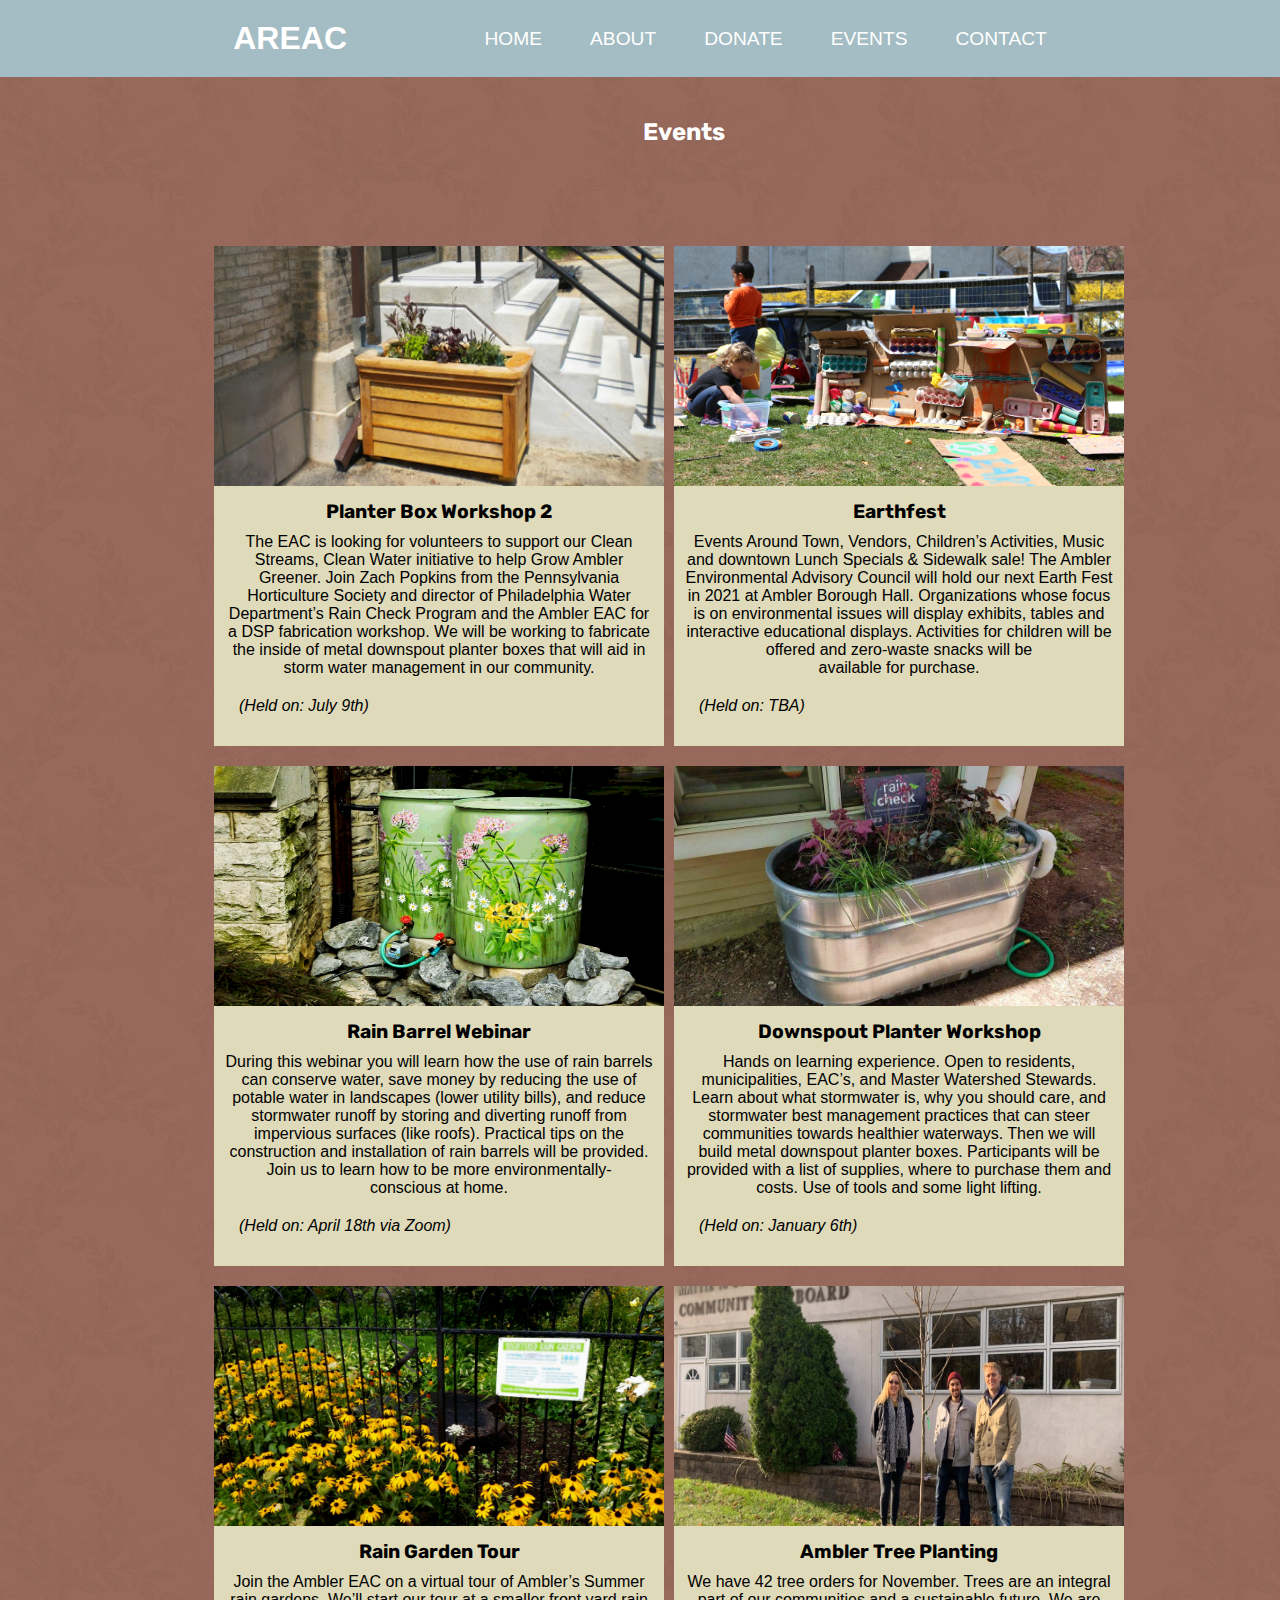
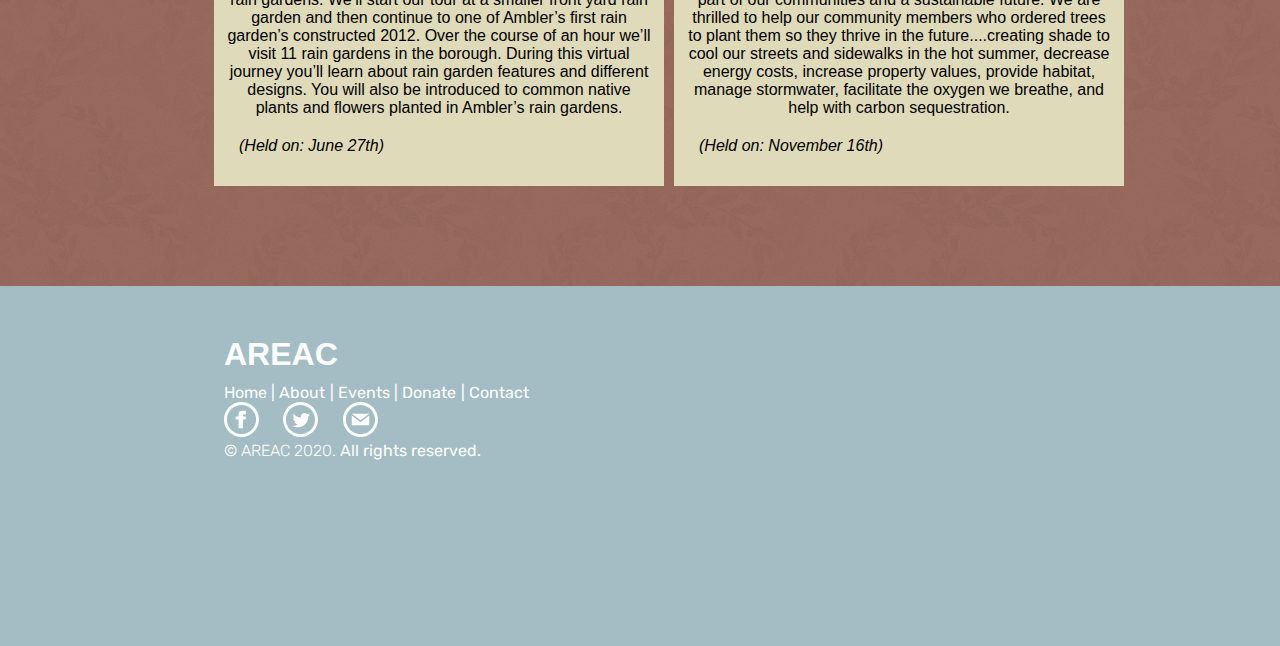
==== events.html @ 98ec8fe5 "up" ====
<!DOCTYPE html>
<html lang="en">
<head>
    <meta charset="UTF-8">
    <meta name="viewport" content="width=device-width, initial-scale=1.0">
    <link rel="stylesheet" href="styles/events-style.css">
    <style>
      @import url('https://fonts.googleapis.com/css2?family=Rubik:ital,wght@0,300;0,400;0,500;0,600;0,700;0,800;0,900;1,300;1,400;1,500;1,600;1,700;1,800;1,900&display=swap');
      </style> 
    <title>Areac</title>
    <header>
    
    <h1 class="logo">AREAC</h1>
  <input type="checkbox" id="nav-toggle" class="nav-toggle"> <nav>
<ul class="navigation">
 <li><a href="index.html"data-scroll-nav="0">Home</a></li>
 <li><a href="index.html" data-scroll-nav="1">About</a></li>  
 <li><a href="index.html" data-scroll-nav="2">Donate</a></li>
 <li><a href="events.html" data-scroll-nav="3">Events</a></li>
 <li><a href ="index.html" data-scroll-nav="4">Contact</a></li>
</ul>
</nav><!--end navigation-->
<label for="nav-toggle" class="nav-toggle-label">
  <span></span>
 </label> 
</header>
</head>
<body>
]
  
<section class="events" data-scroll-nav="2">
<h2>Events</h2>
  <div class="container">
      <div class="wrapper">
      <div class="box box-1" >
        <img src="images/downspout-edit.png" alt="downspout-edit">
        <h4>Planter Box Workshop 2</h4>
        <p> The EAC is looking for volunteers to support our Clean Streams, Clean Water initiative to help Grow Ambler Greener. Join Zach Popkins from the Pennsylvania Horticulture Society and director of Philadelphia Water Department’s Rain Check Program and the Ambler EAC for a DSP fabrication workshop. We will be working to fabricate the inside of metal downspout planter boxes that will aid in storm water management in our community.
         </p>
          <p style="text-align:left; font-style: italic; margin-left:15px;">(Held on: July 9th) 
          </p> 
      </div>

      <div class="box box-2">
        <img src="images/earthfest-edit.png" alt="earthfest-edit">
        <h4>Earthfest</h4>
        <p>Events Around Town, Vendors, Children’s Activities, Music and downtown Lunch Specials & Sidewalk sale! 
          The Ambler Environmental Advisory Council will hold our next Earth Fest in 2021 at Ambler Borough Hall. Organizations whose focus is on environmental issues will display exhibits, tables and interactive educational displays.  Activities for children will be offered and zero-waste snacks will be <br>available for purchase.</p> 
          <p style="text-align:left; font-style: italic; margin-left:15px;">(Held on: TBA) </p>
      </div>
    </div><!--end wrapper-->
    <div class="wrapper">
      <div class="box box-3">
        <img src="images/rainbarrel-edit.png" alt="rainbarrel-edit">
        <h4>Rain Barrel Webinar</h4>
        <p>During this webinar you will learn how the use of rain barrels can conserve water, save money by reducing the use of potable water in landscapes (lower utility bills), and reduce stormwater runoff by storing and diverting runoff from impervious surfaces (like roofs). Practical tips on the construction and installation of rain barrels 
          will be provided. Join us to learn how to be more environmentally-<br>conscious at home.</p>
         <p style="text-align:left; font-style: italic; margin-left:15px;"> (Held on: April 18th via Zoom)</p>
      </div><!--end box-->
      
        <div class="box box-4" >
          <img src="images/event1-edit.png" alt="event1-edit">
          <h4>Downspout Planter Workshop</h4>
          <p> Hands on learning experience. Open to residents, municipalities, EAC’s, and Master Watershed Stewards. Learn about what stormwater is, why you should care, and stormwater best management practices that can steer communities towards healthier waterways. Then we will build metal downspout planter boxes. Participants will be provided with a list of supplies, where to purchase them and costs. 
            Use of tools and some light lifting.</p>
            <p style="text-align:left; font-style: italic; margin-left:15px;" >(Held on: January 6th) 
            </p> 
        </div>
      </div>
      <div class="wrapper">
        <div class="box box-5">
          <img src="images/rain-garden-edit.png" alt="rain-garden-edit">
          <h4>Rain Garden Tour</h4>
          <p>Join the Ambler EAC on a virtual tour of Ambler’s Summer rain gardens. We’ll start our tour at a smaller front yard rain garden and then continue to one of Ambler’s first rain garden’s constructed 2012. Over the course of an hour we’ll visit 11 rain gardens in the borough. During this virtual journey you’ll learn about rain garden features and different designs. You will also be introduced to common native plants and flowers planted in Ambler’s rain gardens.</p> 
            <p style="text-align:left; font-style: italic; margin-left:15px;">(Held on: June 27th)</p>
        </div>
        <div class="box box-6">
          <img src="images/event3-edit.png" alt="event3-edit">
          <h4>Ambler Tree Planting</h4>
          <p>We have 42 tree orders for November. Trees are an integral part of our communities and a sustainable future. We are thrilled to help our community members who ordered trees to plant them so they thrive in the future....creating shade to cool our streets and sidewalks in the hot summer, decrease energy costs, increase property values, provide habitat, manage stormwater, facilitate the oxygen we breathe, and help with carbon sequestration.</p>
            <p style="text-align:left; font-style: italic; margin-left:15px;">(Held on: November 16th)
            </p>
        </div><!--end box-->
        </div><!--end wrapper-->
</div><!-- end container-->
</section><!--end events-->



<script src="js/script.js"></script>
</body>

<footer>
  <div class="container">
    <h1 class="logo">AREAC</h1>
   <div class="row">
   <div class="columns_2">
    <a href="#home" class="navbar">Home</a>
    <a href="#about" class="navbar">| About</a>
    <a href="#events" class="navbar">| Events</a>
    <a href="#donate" class="navbar">| Donate</a>
    <a href="#contact" class="navbar">| Contact</a>
    </div><!-- end columns_2 -->
    <div class="columns_2">
      <a href="https://www.facebook.com/AmblerEAC"><svg xmlns="http://www.w3.org/2000/svg" width="35" height="35" viewBox="0 0 24 24" style="fill:white;"><path d="M12 2c5.514 0 10 4.486 10 10s-4.486 10-10 10-10-4.486-10-10 4.486-10 10-10zm0-2c-6.627 0-12 5.373-12 12s5.373 12 12 12 12-5.373 12-12-5.373-12-12-12zm-2 10h-2v2h2v6h3v-6h1.82l.18-2h-2v-.833c0-.478.096-.667.558-.667h1.442v-2.5h-2.404c-1.798 0-2.596.792-2.596 2.308v1.692z"/></svg></a>
      <a href="https://twitter.com/amblereac"><svg xmlns="http://www.w3.org/2000/svg" width="35" height="35" viewBox="0 0 24 24" style="fill:white;"><path d="M12 2c5.514 0 10 4.486 10 10s-4.486 10-10 10-10-4.486-10-10 4.486-10 10-10zm0-2c-6.627 0-12 5.373-12 12s5.373 12 12 12 12-5.373 12-12-5.373-12-12-12zm6.5 8.778c-.441.196-.916.328-1.414.388.509-.305.898-.787 1.083-1.362-.476.282-1.003.487-1.564.597-.448-.479-1.089-.778-1.796-.778-1.59 0-2.758 1.483-2.399 3.023-2.045-.103-3.86-1.083-5.074-2.572-.645 1.106-.334 2.554.762 3.287-.403-.013-.782-.124-1.114-.308-.027 1.14.791 2.207 1.975 2.445-.346.094-.726.116-1.112.042.313.978 1.224 1.689 2.3 1.709-1.037.812-2.34 1.175-3.647 1.021 1.09.699 2.383 1.106 3.773 1.106 4.572 0 7.154-3.861 6.998-7.324.482-.346.899-.78 1.229-1.274z"/></svg></a>
      <a href="https://www.amblereac.org/contact-us/"><svg xmlns="http://www.w3.org/2000/svg" width="35" height="35" viewBox="0 0 24 24" style="fill:white;" ><path d="M12 2.02c5.514 0 10 4.486 10 10s-4.486 10-10 10-10-4.486-10-10 4.486-10 10-10zm0-2c-6.627 0-12 5.373-12 12s5.373 12 12 12 12-5.373 12-12-5.373-12-12-12zm0 12.55l-5.992-4.57h11.983l-5.991 4.57zm0 1.288l-6-4.629v6.771h12v-6.771l-6 4.629z"/></svg></a>
     </div><!-- end columns_2 -->
    </div><!-- end row -->
    <div class="copyright">
      <p>&copy; AREAC 2020.<strong> All rights reserved.</strong></p>	
      </div><!--end of copyright -->
  </div> <!-- end of container -->	
 </footer>
</html>
---- styles/events-style.css ----
*{
margin:0;
padding:0;
}

header{
    background: #A4BCC3;
    padding:20px 0 20px 0;
    top: 0;
    left:0;
    right: 0;
    text-align:center;
    position:fixed;
    width:100%;
    z-index: 1000;
    
  }

 


  .hero-container{
    margin-bottom: 0;
    width: 100%;
    height:100vh;
    z-index:-100;
    position: relative;
    background-size:cover;
    background-image: url("../images/flower-img.jpg");
   }

   .type-overlay h1{
    width: 100%;
    font-family: 'Rubik', sans-serif;
    position: absolute;
    top: 250px;
    z-index: 5;
    text-align: center;
    text-transform: none;
    color:white;
    font-size: 2em;
    text-shadow: black 2px 2px;
   
     }
   
  .container {
    display: block;
    width: 940px;
    margin-right: auto;
    margin-left: auto;
    overflow: hidden;
    clear: both;
  }
  
  
  .logo{
    margin:0;
    color: white;

     }
  
  .nav-toggle{
    display:none;
  }
  
  
  nav{
    position:absolute;
    text-align:left;
    top:100%;
    left:0;
    background:#A4BCC3;
    width:100%;
   transform: scale(1,0);
    transition: transform 400ms ease-out;
    transform-origin:top;
  }
  
  nav ul{
   margin:0;
   padding:0;
   list-style:none;
  }
  
  nav li{
    margin-bottom: 1em;
    margin-left:1em;
  }
  
  nav a{
    color: white;
    text-decoration: none;
    font-size: 1.2rem;
    text-transform: uppercase;
    opacity: 0;
    transition: opacity 150ms ease-out;
    
  
  }
  
  .nav-toggle:checked ~ nav{
    transform:scale(1,1);
  }
  
  .nav-toggle:checked ~ nav a{
   opacity: 1;
    transition: opacity 250ms ease-out 300ms;
  }
  
  
  nav a:hover{
  color:black;
  }
  
  .nav-toggle-label{
    position:absolute;
    top:0;
    left:0;
    margin-left:1em;
    height: 100%;
    display:flex;
    align-items: center;
  }
  
  .nav-toggle-label span,.nav-toggle-label span::before, .nav-toggle-label span::after{
    display:block;
    background: orange;
    height: 2px;
    width:2em;
    border-radius:2px;
    position:relative;
  }
  
  .nav-toggle-label span::before, .nav-toggle-label span::after{
    content:"";
  }
  
  .nav-toggle-label span::before{
    bottom: 7px;
  }
  
  .nav-toggle-label span::after{
    top:7px;
  }
  @media screen and (min-width:600px){
    .nav-toggle-label{
      display:none;
    }
    header{
      display:grid;
      grid-template-columns: 1fr auto minmax(600px, 3fr) 1fr;
    }
  .logo{
    grid-column: 2/3;
  }
  
  nav{
    all:unset;
    grid-column: 3/4;
    display:flex;
    justify-content:flex-end;
    align-items: center;
  }
  
  nav ul{
    display:flex;
  }
  
  nav li{
    margin-left: 3em;
    margin-bottom: 0;
  }
  
  nav a{
    opacity:1;
    position: relative;
  }
  
  nav a::before{
    content:"";
    display:block;
    height: 5px;
    background:black;
    position:absolute;
    top:-.5em;
    left:0;
    right:0;
    transform:scale(0,1);
    transition: transform ease-in-out 250ms;
  }
  
  nav a:hover::before{
    transform:scale(1,1);
  }
 
  
h2{
   text-align: center;
   margin-bottom:100px;
   font-family:'Rubik', sans-serif;
 } 

h3{
  font-family: 'Rubik', sans-serif;
  font-weight: 200;
  font-size: .7em;
  margin-top: 10px;
}

 h4{
   font-family: 'Rubik', sans-serif;
   font-weight: 700;
   font-size: 1.2em;
   margin:10px 0;
 }

body{
font-family: sans-serif ;
}
 .row{
  width:940px;
  float: left;
}


.hero-button{
  margin: 20px auto;
  z-index:5;
  padding: 5px 15px;
  display:block;
  border-radius: 20px;
  position: absolute;
  top:500px;
  background-color:#A4BCC3;
  color:white;
  width:100px;
  height:40px;
} 

.about{
  padding: 100px 0;
  
}

.about, .donate, .events ,.contact{
  width:110% !important;
  margin-left:-20px;
}
.about .row{
  columns:2;
  width:940px !important;

}

.about img{
width: 470px;
height:40%;
margin-top:20px;
}

.events .row{
  columns:3;
}


.about, .donate{
  opacity:100%;
  
  
}

.events{
  padding:100px 0;
 background-color:#4F3730;
}

.events h2{
  color: white;
}

.wrapper{
  width:100%;
  display: grid;
  grid-template-columns: 1fr 1fr 1fr 1fr;
  gap: 10px;
}

.box{
  padding: 10px;
  width: 430px;
  border: none;
  text-align: center;
  background-color:  #DFDAB9;
  height:480px;
}

.box-1, .box-2, .box-3{
  margin-bottom: 20px !important;
}


.box img{
  width: 450px;
  height:50%;
  margin-top: -10px;
  margin-left: -10px;
}


.box h3{
  margin:10px 0;
}

.box p{
  margin-bottom:20px;
}
.about, .donate{
  background-image: url("../images/wild-flowers.png");
  background-color:  #DFDAB9 ;
}


.events, .contact{
background-image: url("../images/xv.png");
 }

@media screen and(max-width:940px){
  .wrapper{
    grid-template-columns: 1fr 1fr;
  
  }
}
}

.donate{
  padding:100px 0;
  width:100%;
  background-color: #DFDAB9;
  }

  .donate .row{
    columns:2;
    width:940px;
  }

  .donate img{
    height:400px;
    box-shadow: black 2px;
  }

.radio-label{
  margin: 20px;
  padding-top: 10px;
  margin-top: 20px;
}
.radio{
  margin-top: 20px;
  padding-left:-10px;
  text-align: right;
}

.radio input{
  margin-top: -10px;
  width:200px;
  margin-left: -20px;
  max-width: 200px;
  
  
}

form{
  width: 300px; 
  margin-left: 20px;
  
}
.radio-label{
  font-family: sans-serif;
  color: black;
}

textarea {
  resize: vertical;
  max-height: 100px;
}
input{
  width: 100%;
}

textarea{
  resize: vertical;
  max-height:100px;
}
input,
textarea {
  outline: none;
  border: 1px solid #ddd;
  margin: 10px;
  line-height: 2.5;
  font-size: 1em;
  border-bottom: 1px;
  border-right: 1px; 
  font-size: .7em;
}

.submit-button{
  margin: 20px auto;
  padding: 5px 15px;
  display:block;
  outline: darken;
  border-radius: 10px;
}

.contact{
  padding: 100px 0;

}

footer {
  height: 40vh;
  background:#A4BCC3;
  width:110%;
  display:flex;
  position:1000;
  left: 0;
  right: 0;
  margin-left:-10px;

}

footer .logo {
  margin-top:40px;
  font-size:2em;
  padding:10px;
  margin-left:-10px;
}

footer svg{
padding-right:20px;
}

footer a:link {
  color: white !important;
  text-decoration: none !important;

}

footer a:visited {
  color: purple !important;
  text-decoration: none !important;

}

footer a:hover {
  color: black !important;
  text-decoration: none !important;

}

footer a:active {
  color: white !important;
  text-decoration: none !important;
}

.copyright{
  width: 100%;
  color: white;
  text-decoration: none;
}

.copyright img{
  height:100%;
  width: 100%;
  margin-bottom: 10px;
  margin-top: 20px;
  margin-left: -10px;
}

.copyright p{
  margin-bottom: 10px;
  font-family:"Rubik", sans-serif;
  font-weight: 100;
  color: white;
}

.navbar{
  margin-top: 20px;
  font-family:"Rubik", sans-serif !important;  
}

.navbar:a {
  float: left;
  display: block;
  color: white;
  text-align: center;
  padding: 20px 0px;
  text-decoration: none;
}

i{
  font-size:1.6em;
}
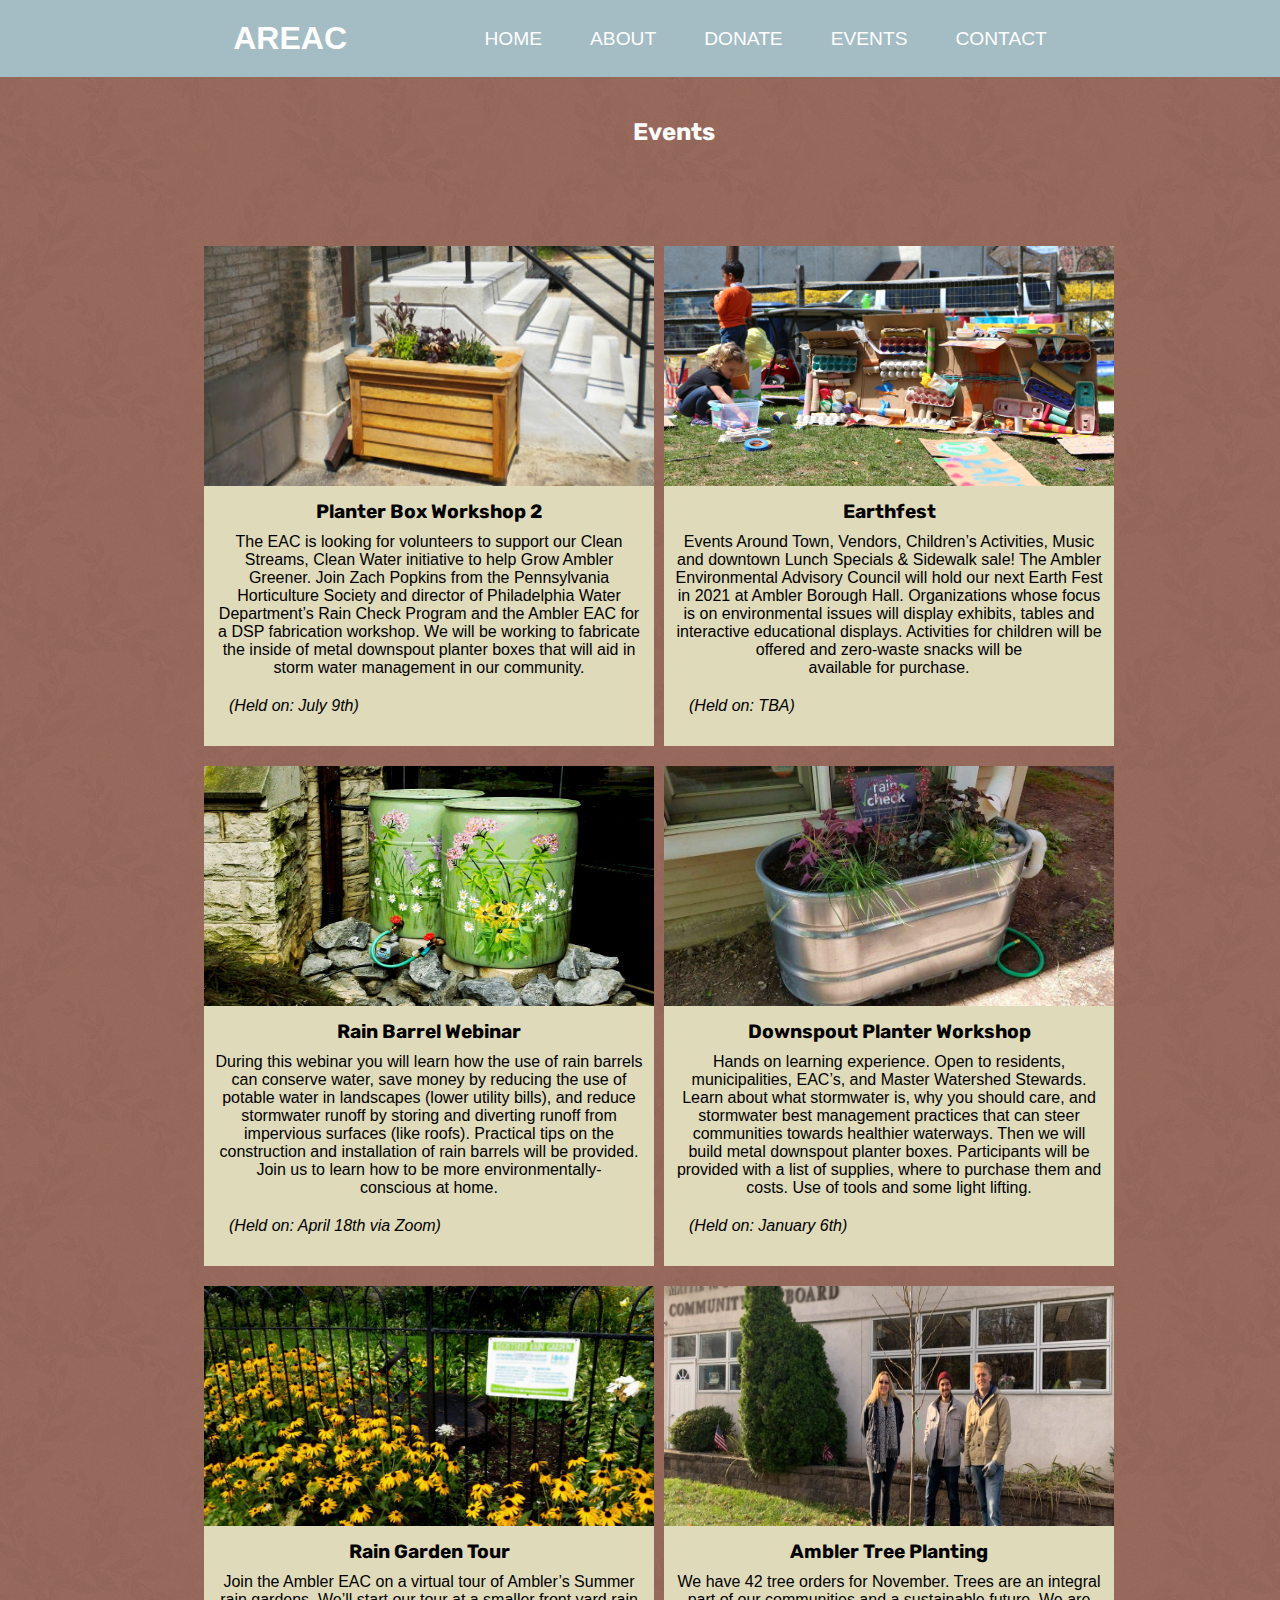
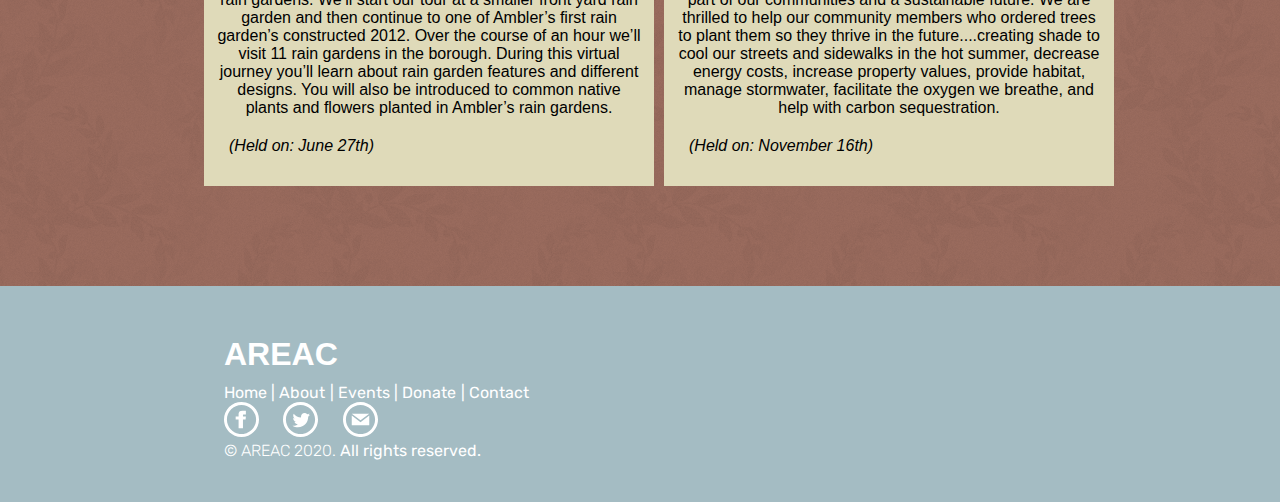
==== commit cf88be58: "Add files via upload" ====
--- a/events.html
+++ b/events.html
@@ -7,6 +7,9 @@
     <style>
       @import url('https://fonts.googleapis.com/css2?family=Rubik:ital,wght@0,300;0,400;0,500;0,600;0,700;0,800;0,900;1,300;1,400;1,500;1,600;1,700;1,800;1,900&display=swap');
       </style> 
+      <style>
+        @import url('https://fonts.googleapis.com/css2?family=Signika:wght@300;400;500;600;700&display=swap');
+        </style> 
     <title>Areac</title>
     <header>
     
@@ -28,7 +31,7 @@
 <body>
 ]
   
-<section class="events" data-scroll-nav="2">
+<section class="events" style="margin-left:-30px;" data-scroll-nav="2">
 <h2>Events</h2>
   <div class="container">
       <div class="wrapper">
--- a/styles/events-style.css
+++ b/styles/events-style.css
@@ -416,7 +416,7 @@
 }
 
 footer {
-  height: 40vh;
+  height: 24vh;
   background:#A4BCC3;
   width:110%;
   display:flex;
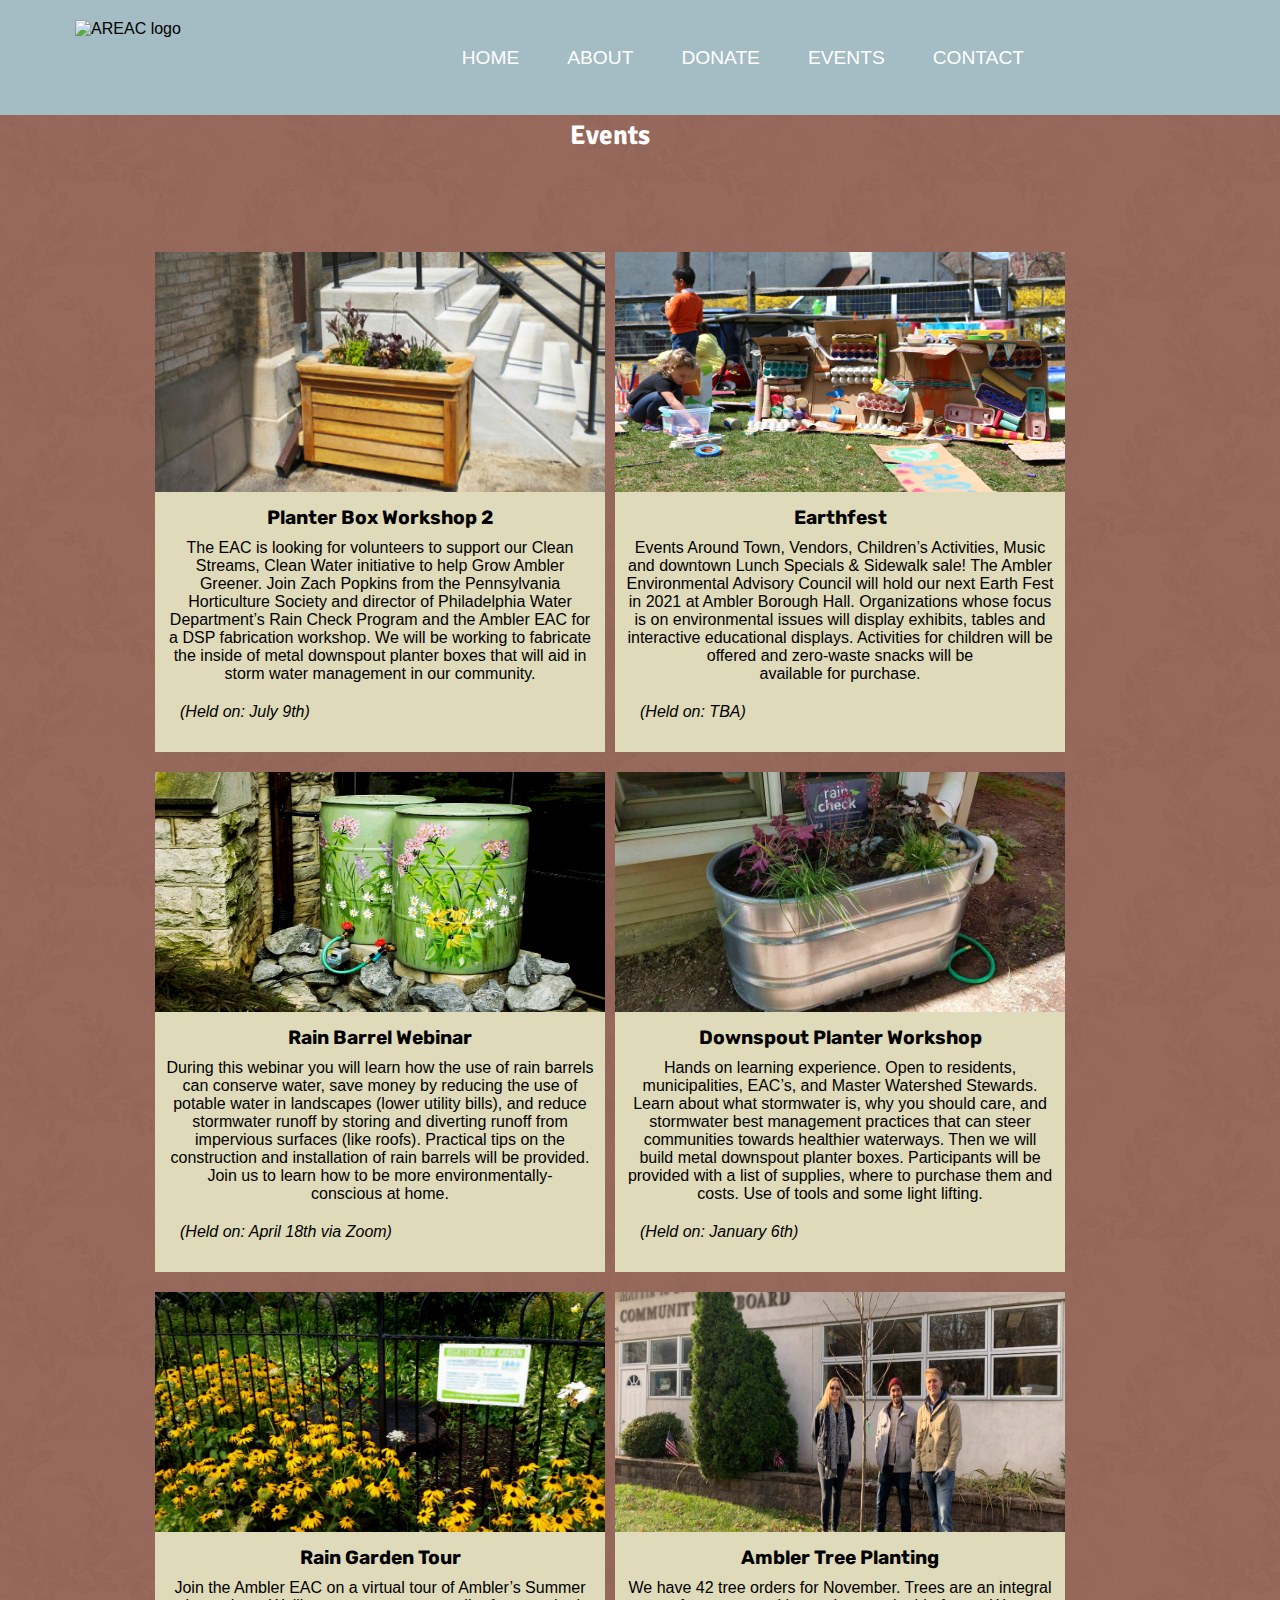
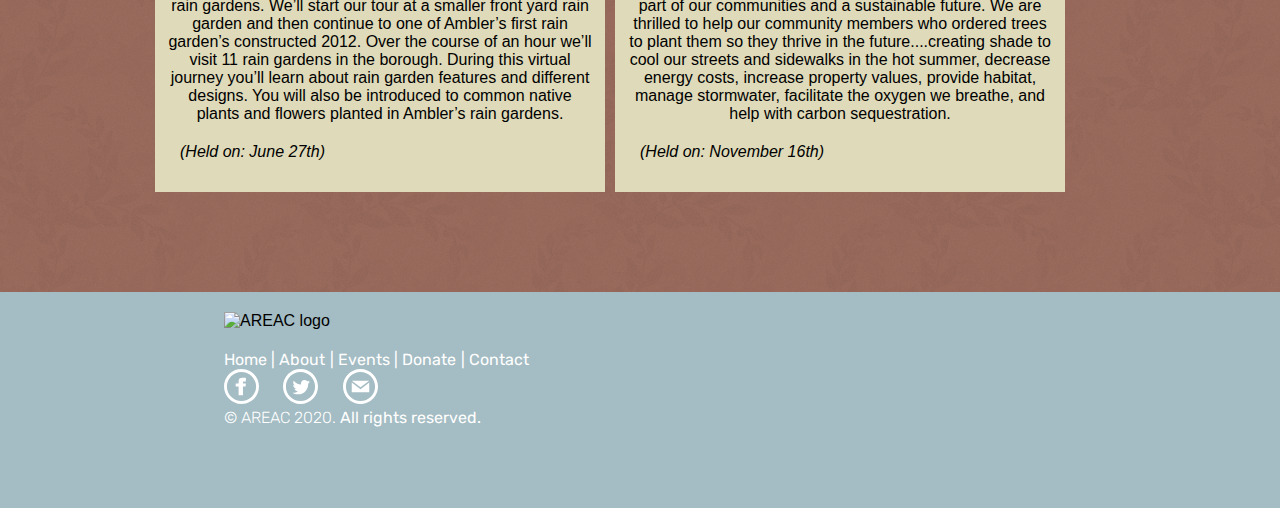
==== commit b8aefa39: "Add files via upload" ====
--- a/events.html
+++ b/events.html
@@ -13,7 +13,7 @@
     <title>Areac</title>
     <header>
     
-    <h1 class="logo">AREAC</h1>
+      <img src="/webdesign4/images/logooo.svg" alt="AREAC logo" style="height:75px; width:auto; margin:auto;">
   <input type="checkbox" id="nav-toggle" class="nav-toggle"> <nav>
 <ul class="navigation">
  <li><a href="index.html"data-scroll-nav="0">Home</a></li>
@@ -95,7 +95,7 @@
 
 <footer>
   <div class="container">
-    <h1 class="logo">AREAC</h1>
+    <img src="/webdesign4/images/logooo.svg" alt="AREAC logo" style="height:75px; width:auto; margin:auto; padding-bottom:20px; padding-top:20px;">
    <div class="row">
    <div class="columns_2">
     <a href="#home" class="navbar">Home</a>
--- a/styles/events-style.css
+++ b/styles/events-style.css
@@ -31,7 +31,7 @@
 
    .type-overlay h1{
     width: 100%;
-    font-family: 'Rubik', sans-serif;
+    font-family: 'Signika', sans-serif;
     position: absolute;
     top: 250px;
     z-index: 5;
@@ -197,7 +197,8 @@
 h2{
    text-align: center;
    margin-bottom:100px;
-   font-family:'Rubik', sans-serif;
+   font-family:'Signika', sans-serif;
+   font-size: 1.7em;
  } 
 
 h3{
@@ -242,7 +243,7 @@
   
 }
 
-.about, .donate, .events ,.contact{
+.about, .donate, .contact{
   width:110% !important;
   margin-left:-20px;
 }
@@ -272,10 +273,12 @@
 .events{
   padding:100px 0;
  background-color:#4F3730;
+ 
 }
 
 .events h2{
   color: white;
+  margin-left:-30px;
 }
 
 .wrapper{
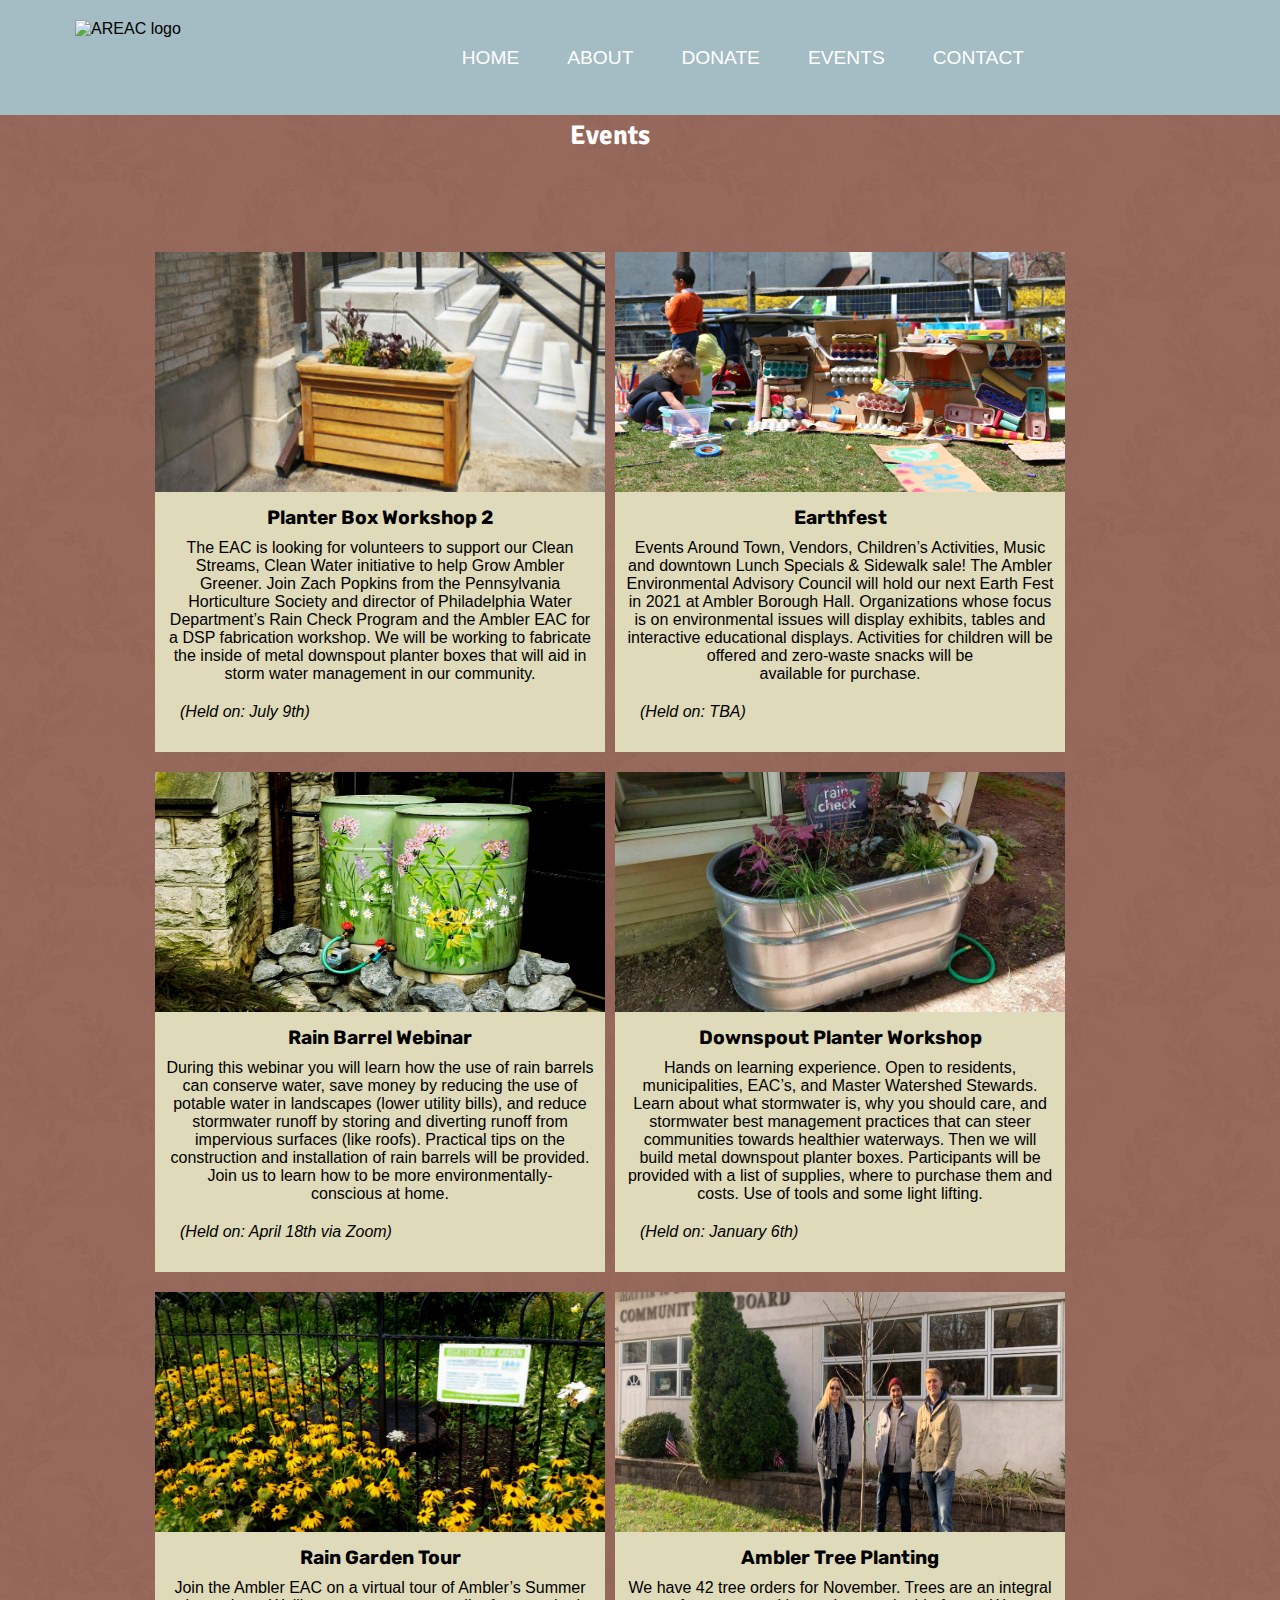
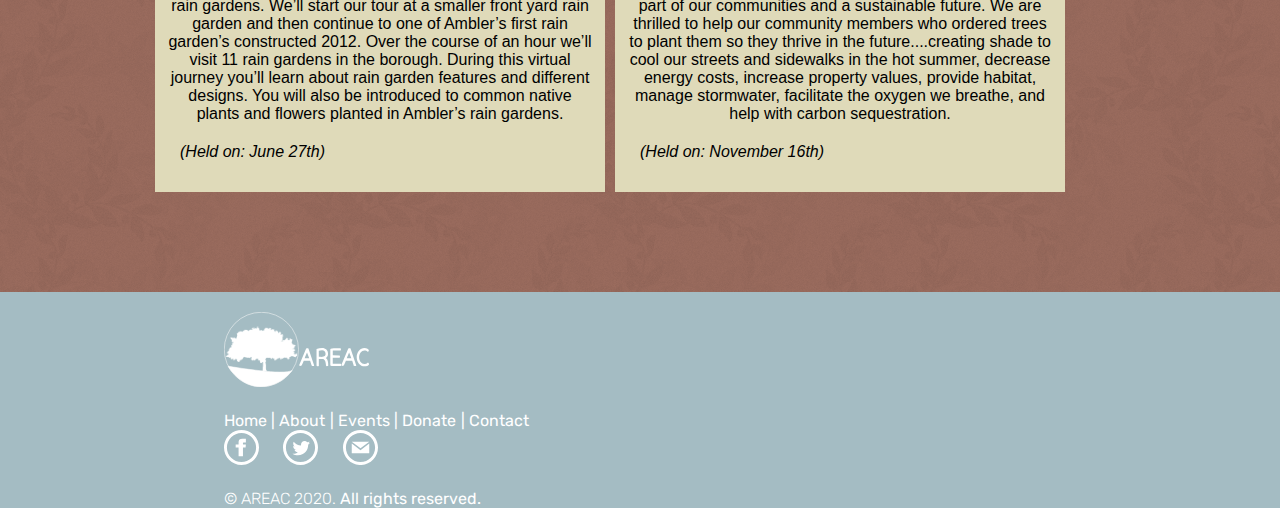
==== commit d27a1111: "commit" ====
--- a/events.html
+++ b/events.html
@@ -95,7 +95,7 @@
 
 <footer>
   <div class="container">
-    <img src="/webdesign4/images/logooo.svg" alt="AREAC logo" style="height:75px; width:auto; margin:auto; padding-bottom:20px; padding-top:20px;">
+    <img src="images/logooo.svg" alt="AREAC logo" style="height:75px; width:auto; margin:auto; padding-bottom:20px; padding-top:20px;">
    <div class="row">
    <div class="columns_2">
     <a href="#home" class="navbar">Home</a>
--- a/styles/events-style.css
+++ b/styles/events-style.css
@@ -26,7 +26,7 @@
     z-index:-100;
     position: relative;
     background-size:cover;
-    background-image: url("../images/flower-img.jpg");
+    background-image: url("../images/flower-img.jpg") repeat;
    }
 
    .type-overlay h1{
@@ -221,6 +221,7 @@
  .row{
   width:940px;
   float: left;
+  margin-bottom:20px;
 }
 
 
@@ -501,4 +502,6 @@
 
 i{
   font-size:1.6em;
-}+}
+
+.screen-reader-text { position: absolute; left: -9999px; top: -9999px; }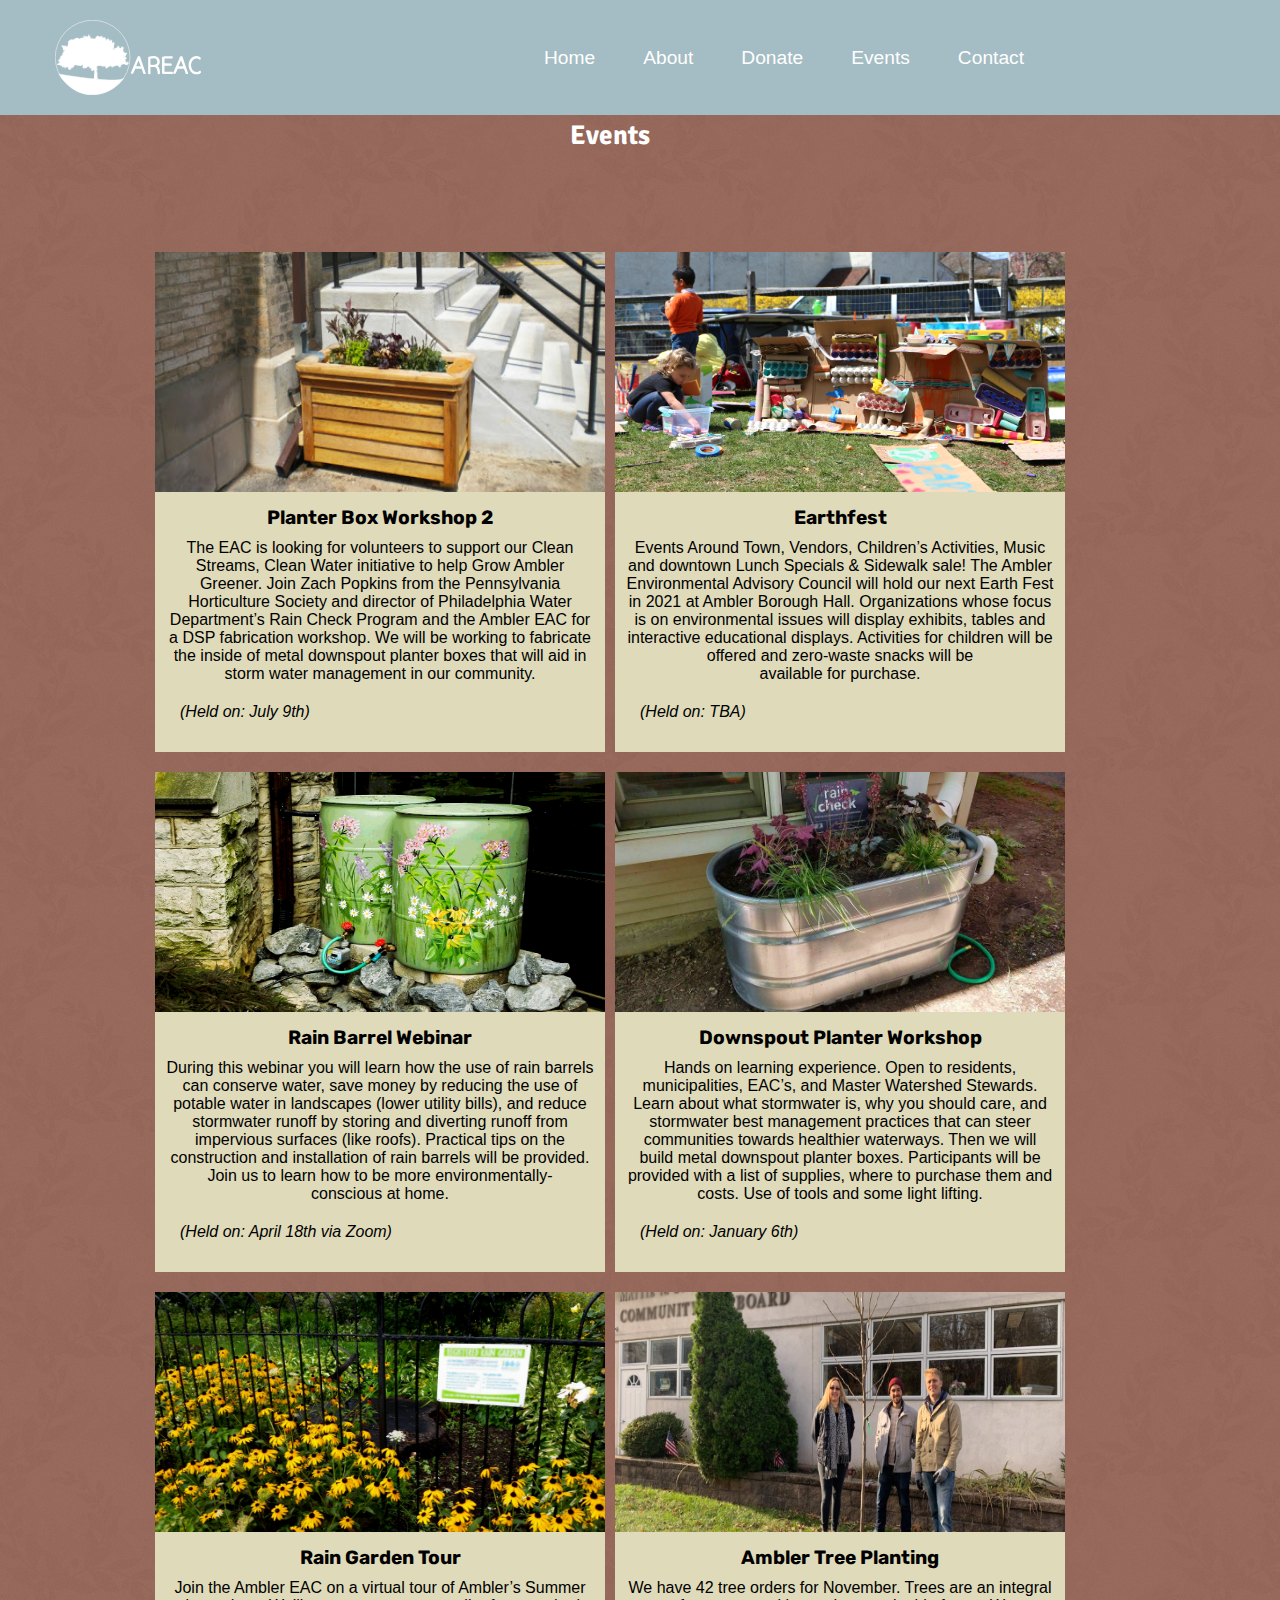
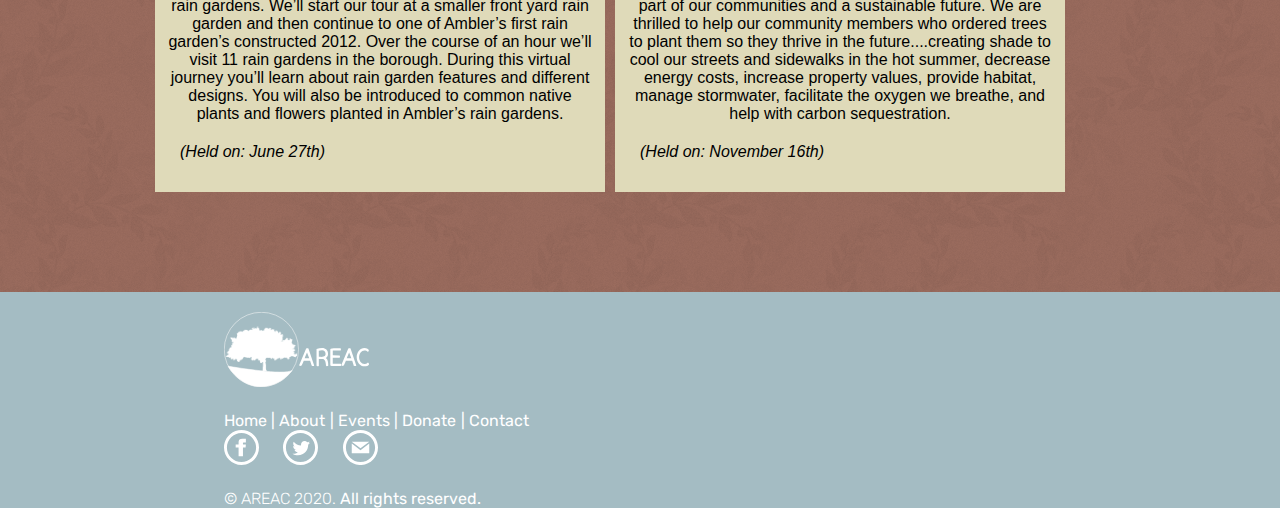
==== commit 2f4f20d9: "commit" ====
--- a/events.html
+++ b/events.html
@@ -13,7 +13,7 @@
     <title>Areac</title>
     <header>
     
-      <img src="/webdesign4/images/logooo.svg" alt="AREAC logo" style="height:75px; width:auto; margin:auto;">
+      <img src="images/logooo.svg" alt="AREAC logo" style="height:75px; width:auto; margin:auto;">
   <input type="checkbox" id="nav-toggle" class="nav-toggle"> <nav>
 <ul class="navigation">
  <li><a href="index.html"data-scroll-nav="0">Home</a></li>
--- a/styles/events-style.css
+++ b/styles/events-style.css
@@ -91,7 +91,7 @@
     color: white;
     text-decoration: none;
     font-size: 1.2rem;
-    text-transform: uppercase;
+    text-transform: none;
     opacity: 0;
     transition: opacity 150ms ease-out;
     
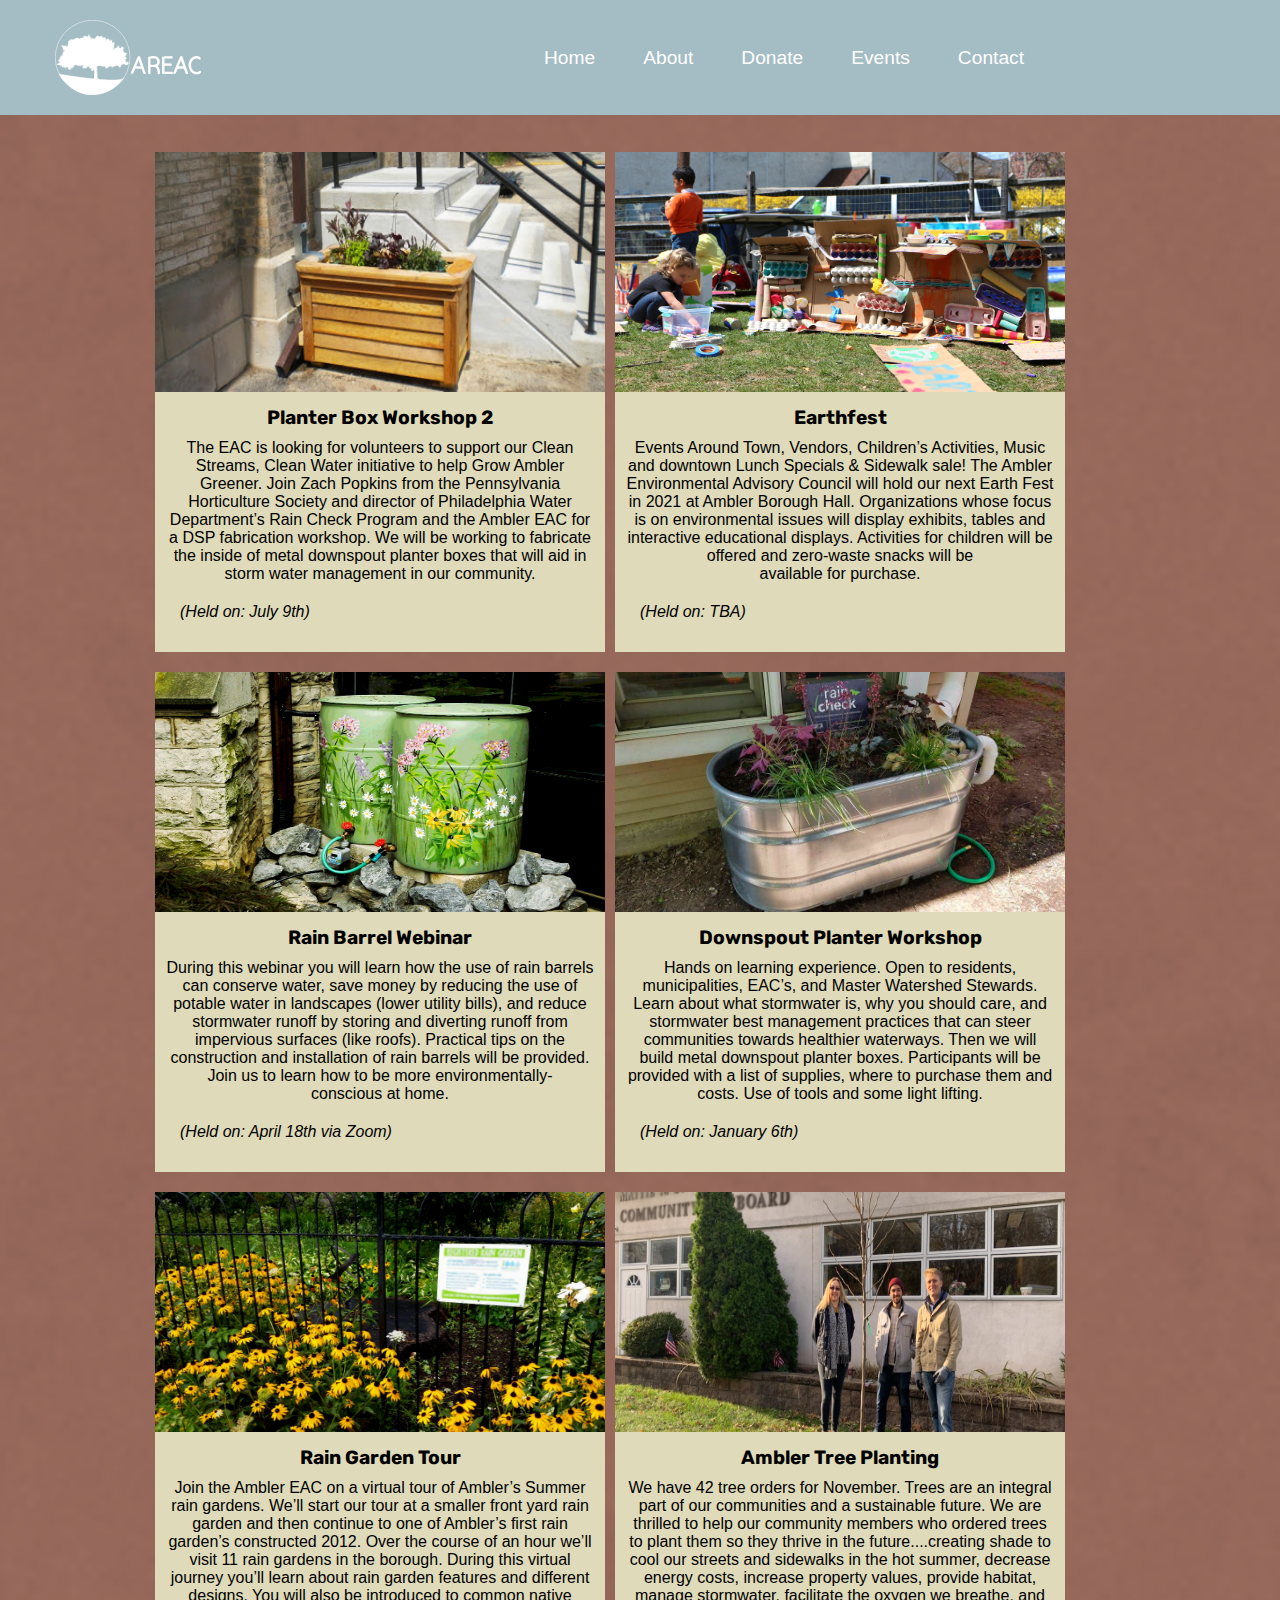
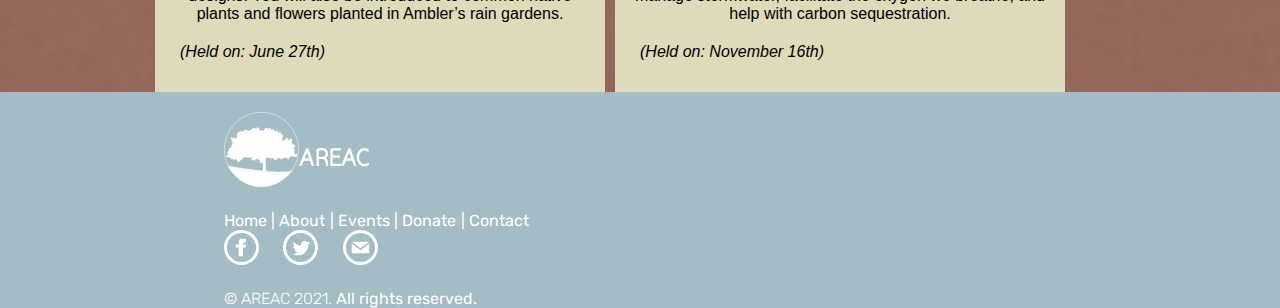
==== commit 6efc07d2: "commit" ====
--- a/events.html
+++ b/events.html
@@ -111,7 +111,7 @@
      </div><!-- end columns_2 -->
     </div><!-- end row -->
     <div class="copyright">
-      <p>&copy; AREAC 2020.<strong> All rights reserved.</strong></p>	
+      <p>&copy; AREAC 2021.<strong> All rights reserved.</strong></p>	
       </div><!--end of copyright -->
   </div> <!-- end of container -->	
  </footer>
--- a/styles/events-style.css
+++ b/styles/events-style.css
@@ -272,7 +272,8 @@
 }
 
 .events{
-  padding:100px 0;
+width:100%
+ padding:100px 0;
  background-color:#4F3730;
  
 }
@@ -326,6 +327,8 @@
 
 .events, .contact{
 background-image: url("../images/xv.png");
+background-size:cover;
+background-color:#4F3730;
  }
 
 @media screen and(max-width:940px){
@@ -435,7 +438,7 @@
   margin-top:40px;
   font-size:2em;
   padding:10px;
-  margin-left:-10px;
+  margin-left:-415px;
 }
 
 footer svg{
@@ -500,6 +503,7 @@
   text-decoration: none;
 }
 
+
 i{
   font-size:1.6em;
 }
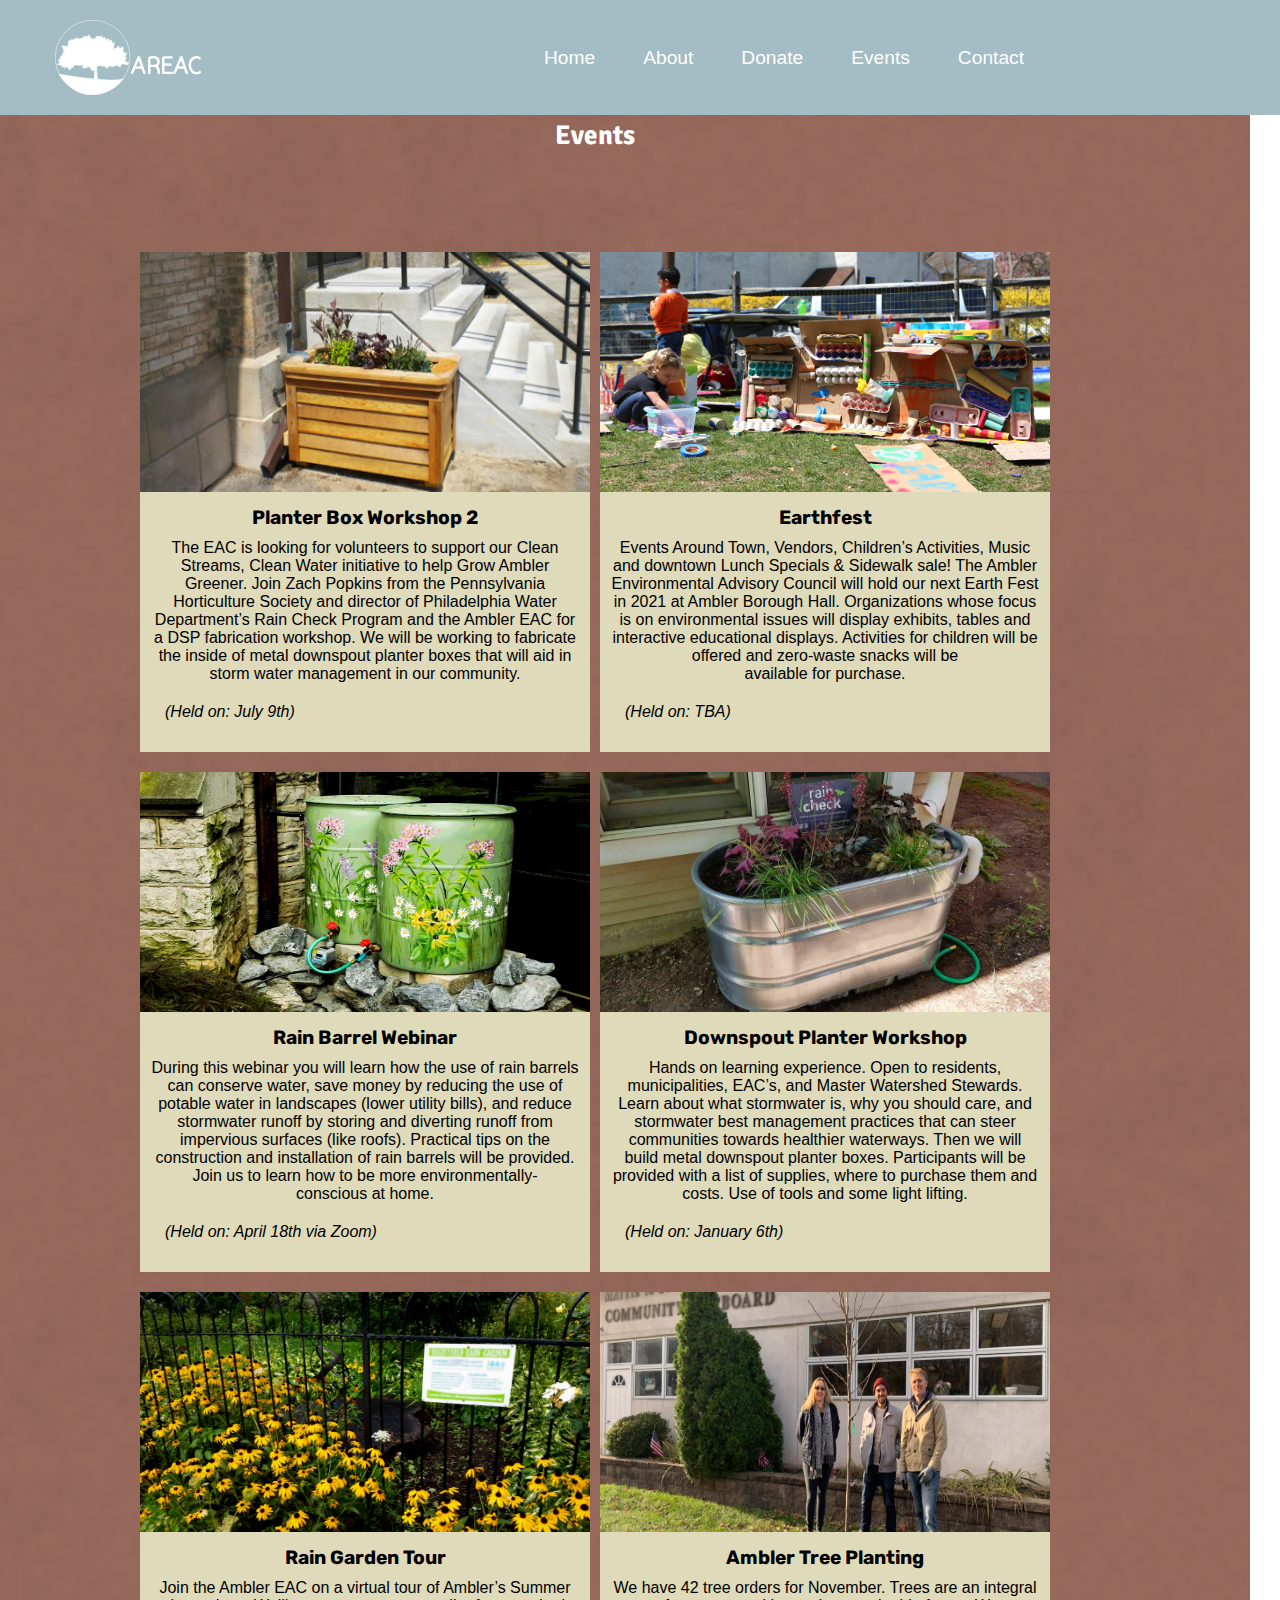
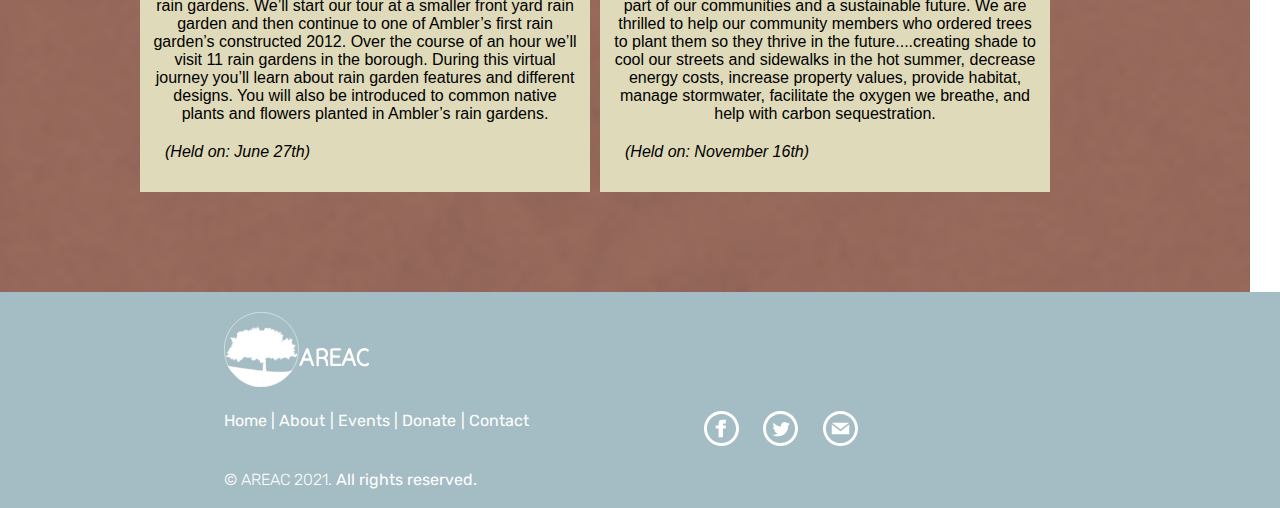
==== commit 54f781ae: "commit" ====
--- a/events.html
+++ b/events.html
@@ -89,8 +89,6 @@
 </section><!--end events-->
 
 
-
-<script src="js/script.js"></script>
 </body>
 
 <footer>
--- a/styles/events-style.css
+++ b/styles/events-style.css
@@ -1,6 +1,66 @@
 *{
 margin:0;
 padding:0;
+}
+/* 2 Columns */
+.columns_2 {
+  width: 460px;
+  float: left;
+  margin-right: 20px;
+}
+
+.columns_2:last-of-type {
+  margin-right: 0;
+}
+
+/* 3 Columns */
+.columns_3 {
+  width: 300px;
+  float: left;
+  margin-right: 20px;  
+  text-align: center;
+}
+
+  
+.columns_3:last-of-type {
+  margin-right: 0;
+}
+
+/* 4 Columns */
+.columns_4 {
+  width: 220px;
+  float: left;
+  margin-right: 20px;
+}
+
+.columns_4:last-of-type {
+  margin-right: 0;
+}
+
+/* 6 Columns */
+.columns_6 {
+  width: 140px;
+  float: left;
+  margin-right: 20px;
+}
+
+.columns_6:last-of-type {
+  margin-right: 0;
+}
+
+/* 12 Columns */
+.columns_6 {
+  width: 60px;
+  float: left;
+  margin-right: 20px;
+}
+
+.columns_12:last-of-type {
+  margin-right: 0;
+}
+.row{
+  margin-bottom:20px;
+  float:left;
 }
 
 header{
@@ -272,7 +332,7 @@
 }
 
 .events{
-width:100%
+width:100%;
  padding:100px 0;
  background-color:#4F3730;
  
@@ -334,7 +394,7 @@
 @media screen and(max-width:940px){
   .wrapper{
     grid-template-columns: 1fr 1fr;
-  
+    align-content:center;
   }
 }
 }
